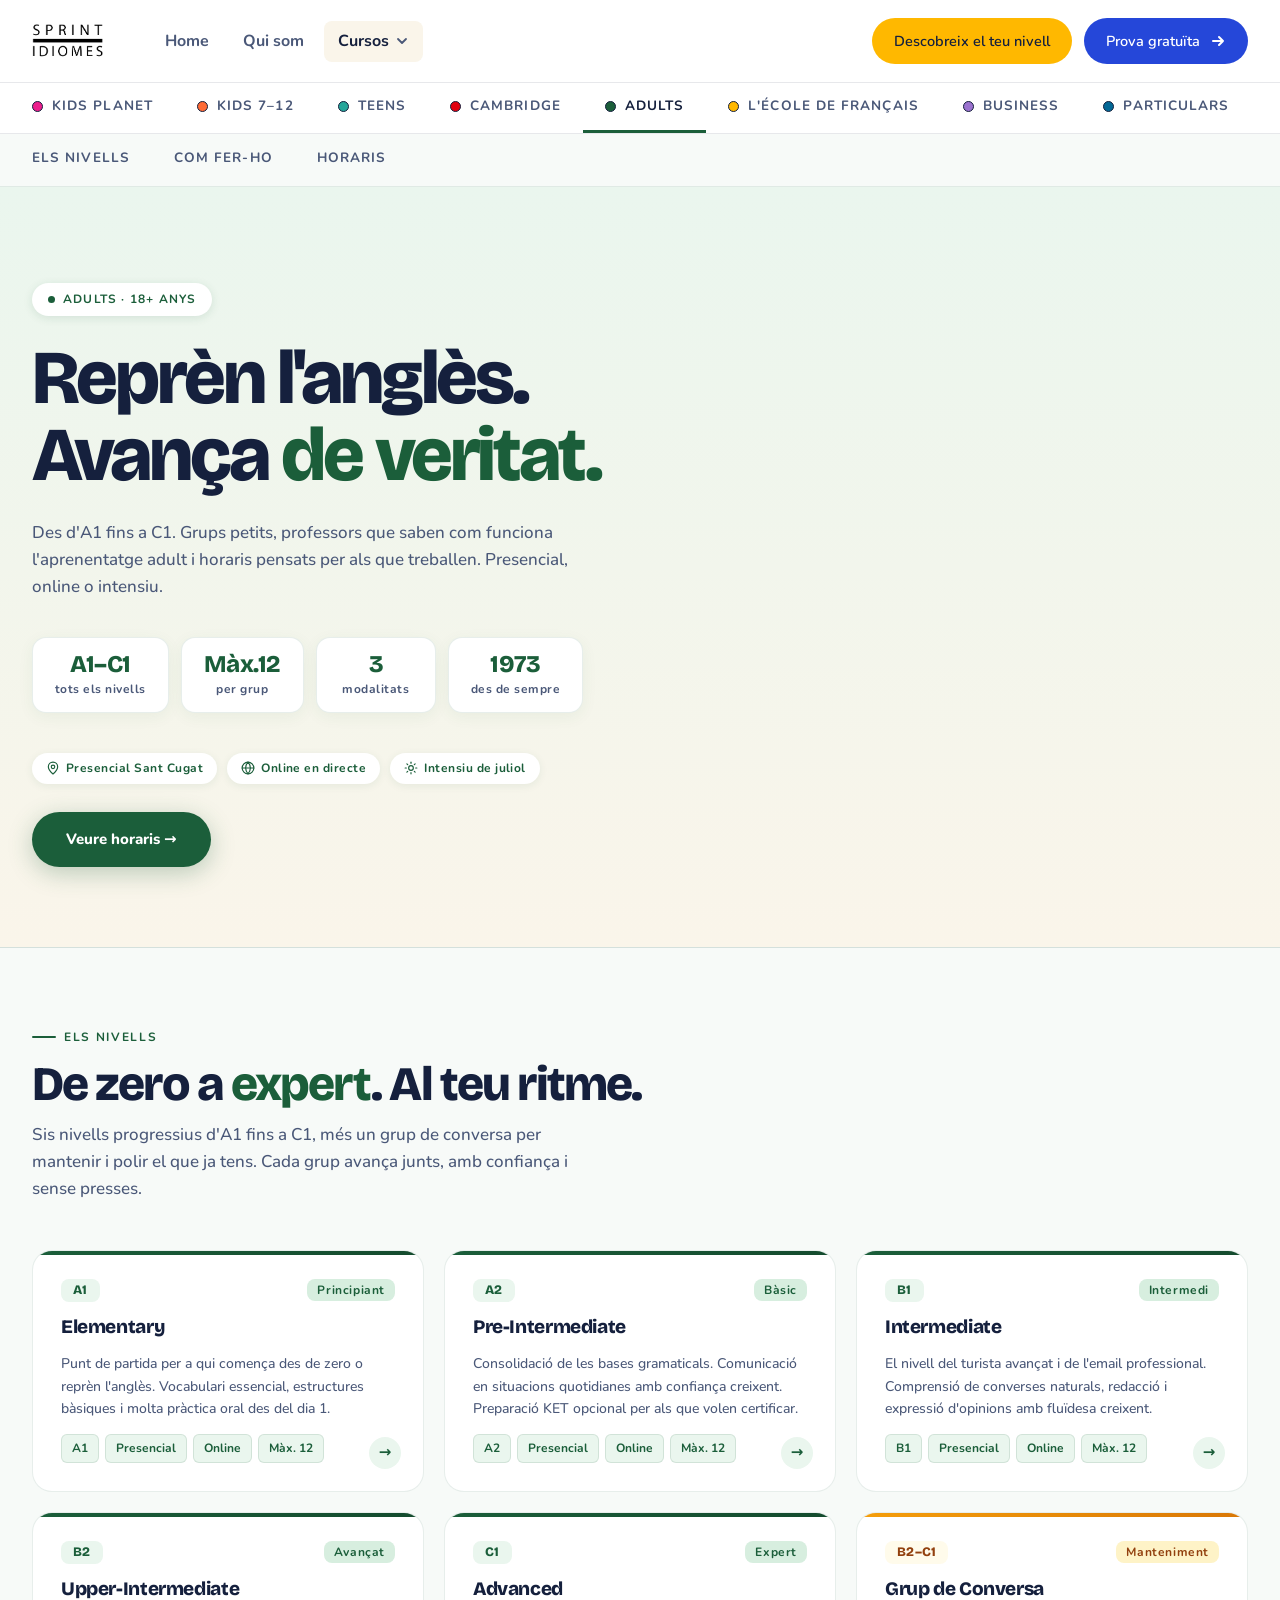
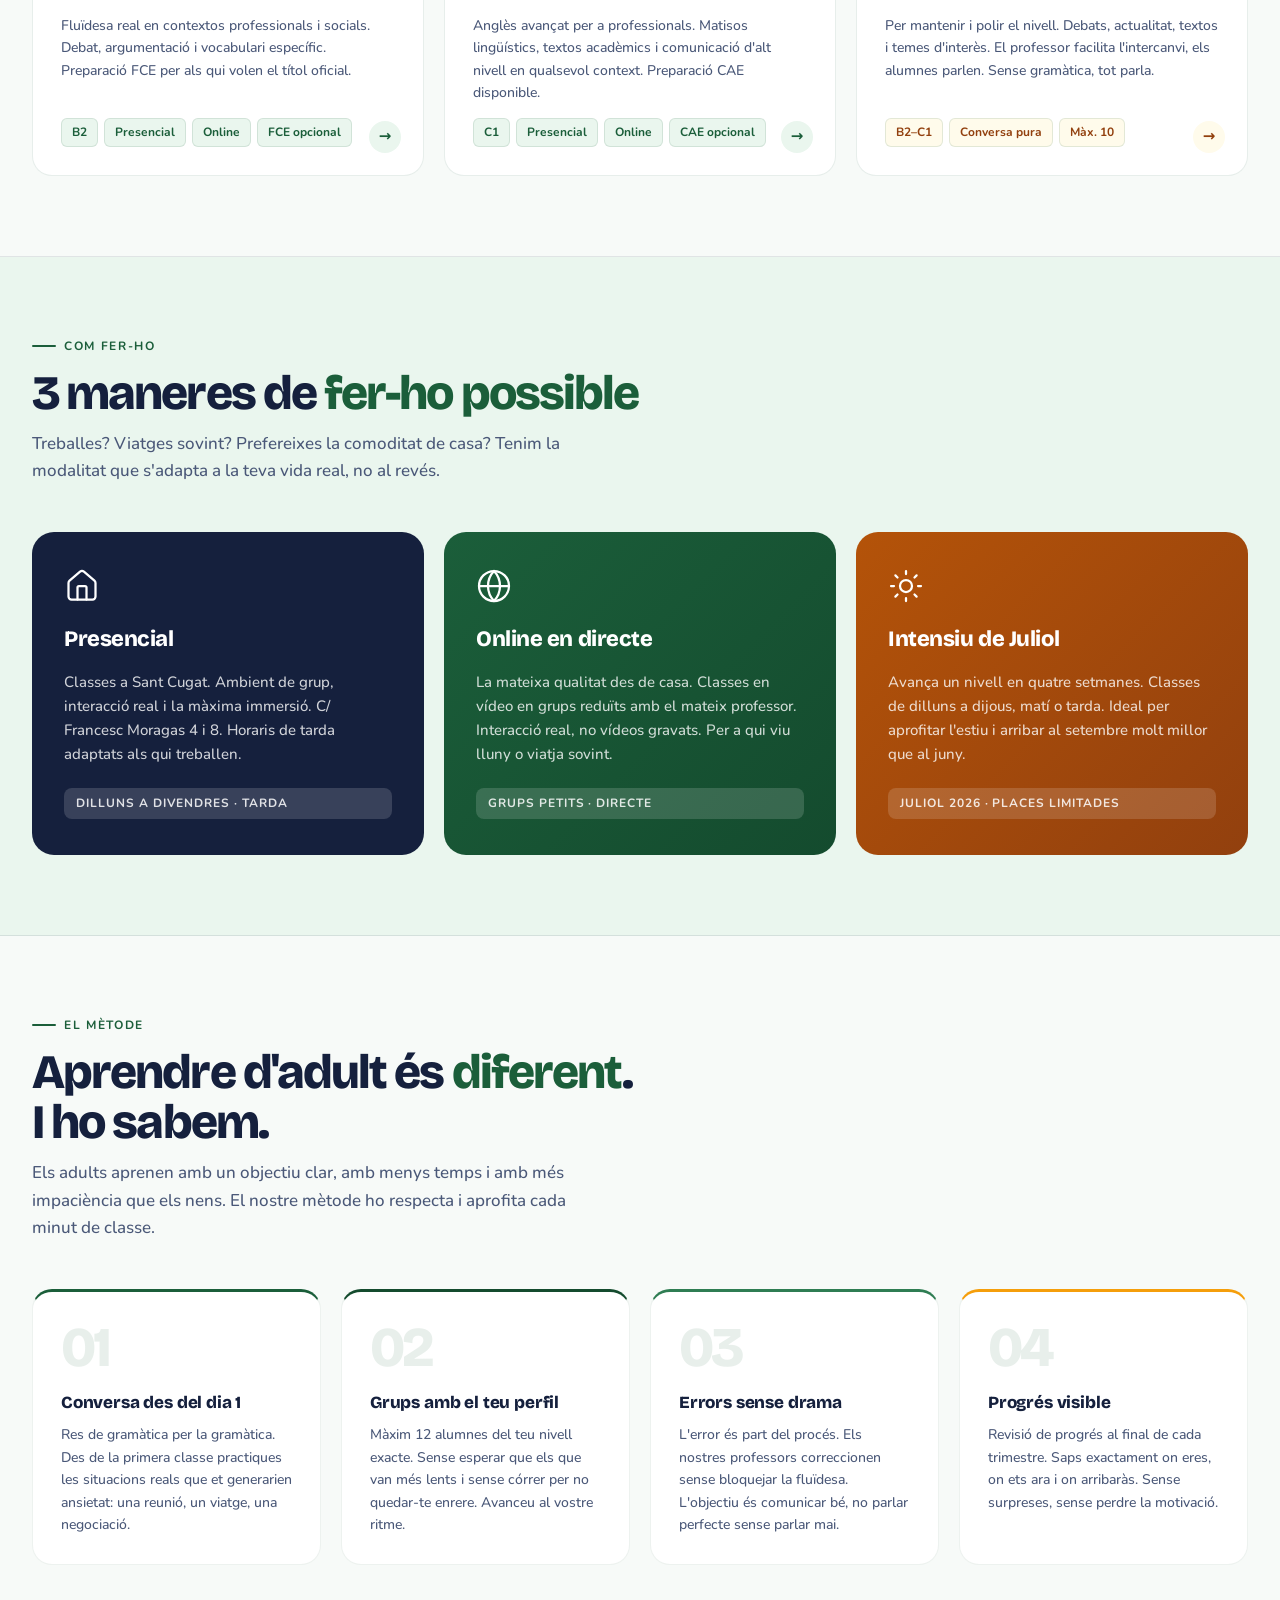
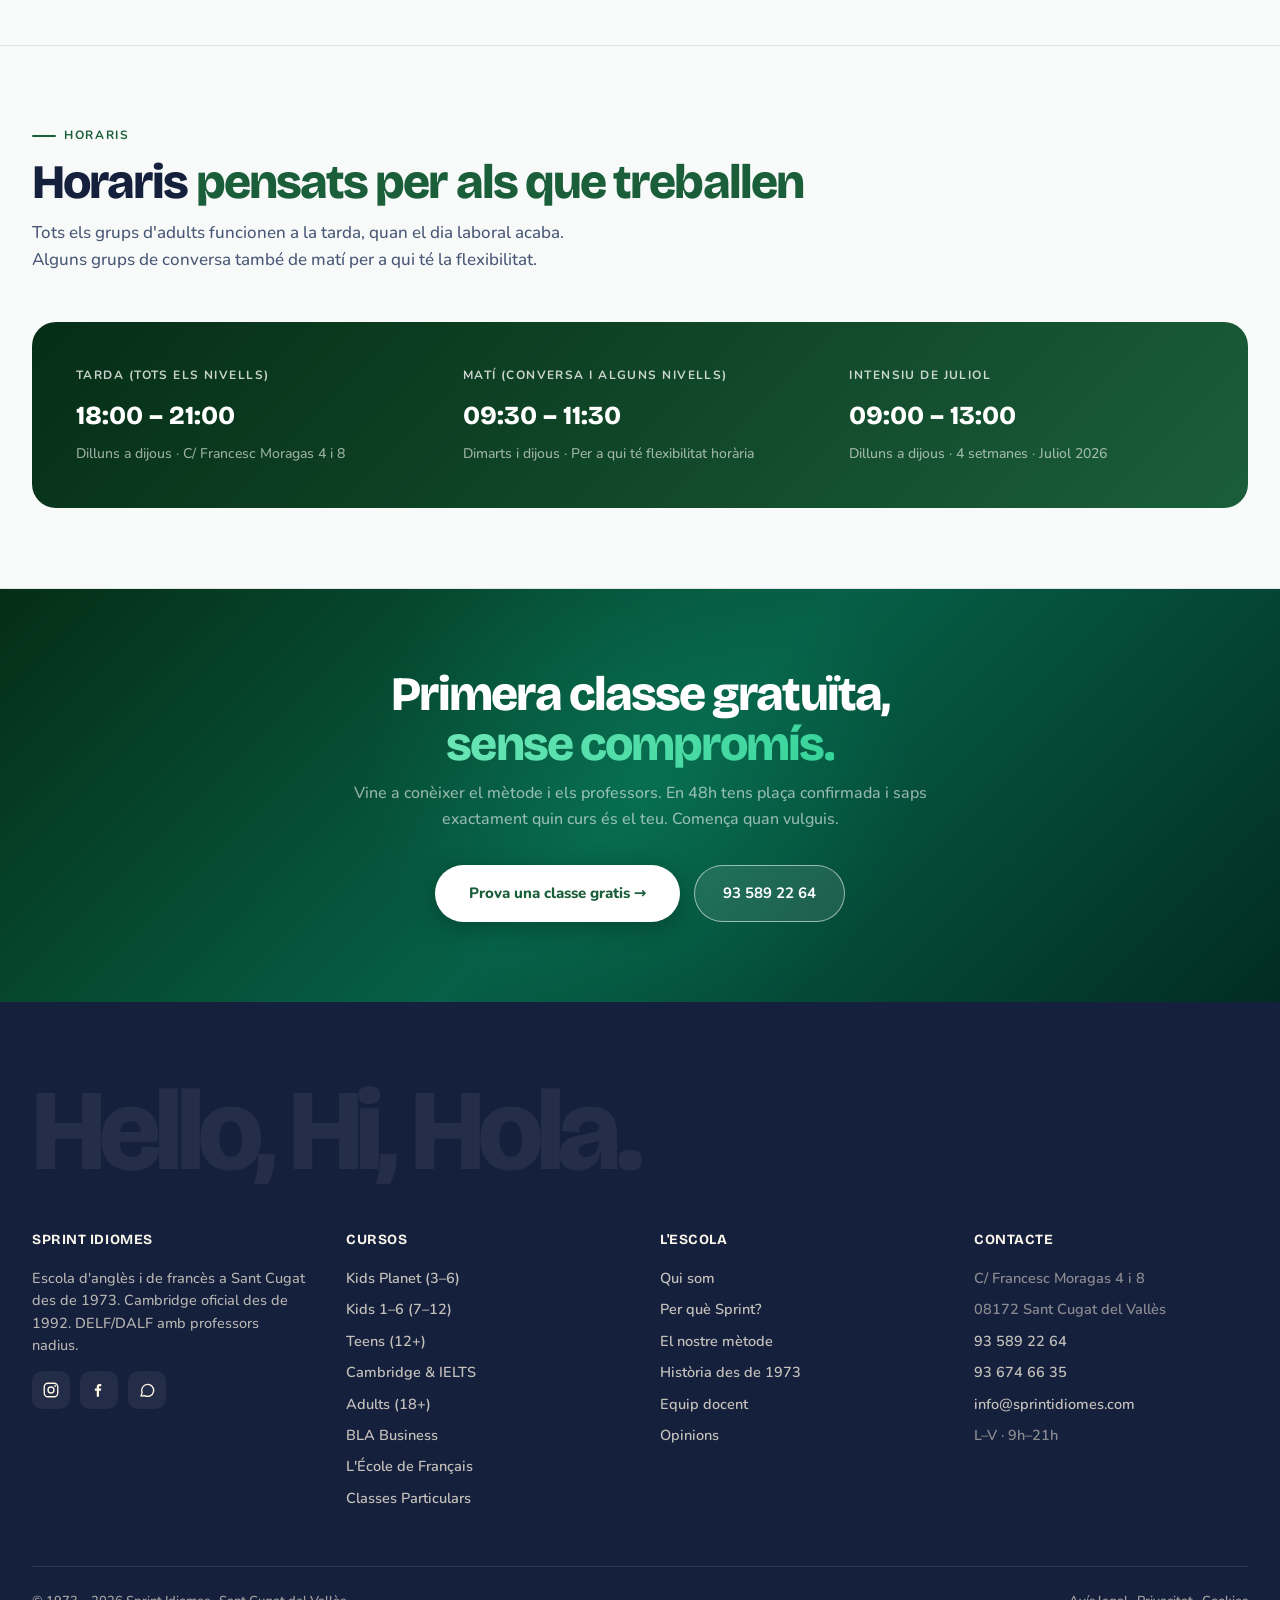
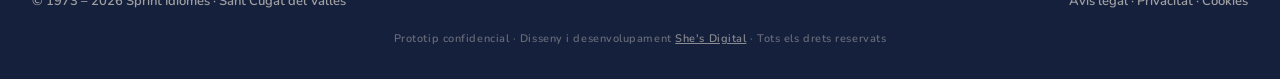
==== adults.html @ 8a07eb09 "Menu mobil: pantalla completa fosca amb tipografia gran i entrada esglaonada Substitueix el panell l" ====
<!doctype html>
<html lang="ca">
<head>
<meta charset="utf-8" />
<meta name="viewport" content="width=device-width,initial-scale=1" />
<title>Anglès per a Adults · Sprint Idiomes · Sant Cugat</title>
<meta name="description" content="Anglès per a adults des d'A1 fins a C1 a Sant Cugat. Presencial, online i intensiu d'estiu. Grups petits, horaris de tarda adaptats als que treballen." />
<link rel="preconnect" href="https://fonts.googleapis.com">
<link rel="preconnect" href="https://fonts.gstatic.com" crossorigin>
<link href="https://fonts.googleapis.com/css2?family=Bricolage+Grotesque:opsz,wdth,wght@12..96,75..100,300..800&family=Nunito:wght@400;500;600;700;800&display=swap" rel="stylesheet">
<link rel="stylesheet" href="shared.css?v=6">
<style>
:root{
  --cream:#FAF5EA;
  --ink:#15203D;
  --ink-soft:#4A5878;
  --blue:#2547D9;
  --yellow:#FFB800;
  --line:rgba(21,32,61,.1);
  --line-strong:rgba(21,32,61,.22);
  --font-display:"Bricolage Grotesque",ui-sans-serif,system-ui,sans-serif;
  --font-body:"Nunito",ui-sans-serif,system-ui,sans-serif;
  --adults:#1B5E3A;
  --adults-mid:#144B2E;
  --adults-light:#2F7D53;
  --adults-pale:#EAF6EE;
  --adults-soft:#D7EEDF;
}
*{box-sizing:border-box;margin:0;padding:0}
html{scroll-behavior:smooth}
body{
  font-family:var(--font-body);
  background:#F7FAF8;
  color:var(--ink);
  line-height:1.55;
  font-size:16px;
  overflow-x:hidden;
  font-weight:500;
}
img{max-width:100%;display:block}
a{color:inherit;text-decoration:none}
button{font:inherit;cursor:pointer;border:none;background:none;color:inherit}

/* ── HERO ── */
.hero{
  position:relative;overflow:hidden;
  background:linear-gradient(180deg,var(--adults-pale) 0%,var(--cream) 100%);
  border-bottom:1px solid var(--line);
  padding:96px 32px 80px;
}
.hero-eyebrow{
  display:inline-flex;align-items:center;gap:8px;
  background:#fff;
  box-shadow:0 2px 10px rgba(27,94,58,.12);
  border-radius:100px;padding:7px 16px;
  font-size:12px;font-weight:700;letter-spacing:.1em;text-transform:uppercase;
  color:var(--adults);margin-bottom:24px;
}
.hero-eyebrow-dot{width:7px;height:7px;border-radius:50%;background:var(--adults);flex-shrink:0;
  animation:pulse-dot 2s ease-in-out infinite;}
@keyframes pulse-dot{0%,100%{opacity:.7;transform:scale(1)}50%{opacity:1;transform:scale(1.3)}}
h1{
  font-family:var(--font-display);
  font-size:var(--fs-h1);
  font-weight:800;letter-spacing:-0.04em;line-height:1.02;
  color:var(--ink);max-width:800px;margin-bottom:24px;
}
h1 em{
  font-style:normal;
  color:var(--adults);
}
.hero-sub{
  font-size:17px;color:var(--ink-soft);
  line-height:1.6;max-width:580px;margin-bottom:36px;
}
.hero-stat{
  background:#fff;
  border:1px solid rgba(27,94,58,.1);
  box-shadow:0 4px 16px rgba(27,94,58,.06);
  border-radius:14px;padding:14px 22px;text-align:center;min-width:120px;
}
.hero-stat-num{
  font-family:var(--font-display);font-size:24px;font-weight:800;
  letter-spacing:-0.02em;color:var(--adults);line-height:1;
}
.hero-stat-label{
  font-size:var(--fs-label);font-weight:700;color:var(--ink-soft);
  margin-top:4px;letter-spacing:.04em;
}
.btn-adults{
  display:inline-flex;align-items:center;gap:10px;
  background:var(--adults);
  color:#fff;
  font-family:var(--font-body);font-size:15px;font-weight:800;
  border-radius:50px;padding:16px 34px;
  transition:transform .2s,box-shadow .2s;
  box-shadow:0 6px 24px rgba(27,94,58,.28);
  text-decoration:none;
}
.btn-adults:hover{transform:translateY(-2px);box-shadow:0 10px 32px rgba(27,94,58,.36)}
.cta-band .btn-adults{background:#fff;color:var(--adults);box-shadow:0 6px 24px rgba(0,0,0,.25)}
.cta-band .btn-adults:hover{box-shadow:0 10px 32px rgba(0,0,0,.32)}
.hero-modalities{display:flex;gap:10px;flex-wrap:wrap;margin-top:24px}
.hero-modalities+.btn-adults{margin-top:28px}
.hmod{
  display:inline-flex;align-items:center;gap:6px;
  font-size:12px;font-weight:700;padding:6px 14px;
  border-radius:100px;
  background:#fff;
  box-shadow:0 2px 8px rgba(27,94,58,.08);
  color:var(--adults);letter-spacing:.04em;
}
.hmod svg{flex-shrink:0}

/* ── SUBNAV ── */
.course-nav-link.active{color:var(--ink);border-bottom-color:var(--adults)}
.subnav{
  background:rgba(247,250,248,.96);
  backdrop-filter:blur(12px);
  border-bottom:1px solid rgba(27,94,58,.1);
  position:sticky;top:126px;z-index:90;
}
.subnav-link:hover{color:var(--adults)}
.subnav-link.active{color:var(--adults);border-bottom-color:var(--yellow)}

/* ── SECTIONS ── */
.section-label{color:var(--adults)}
.section-label::before{background:var(--adults)}
.section h2 em{font-style:normal;color:var(--adults)}

/* ── LEVEL CARDS ── */
.level-grid{display:grid;grid-template-columns:repeat(3,1fr);gap:20px}
.lc{
  background:#fff;
  border:1.5px solid rgba(27,94,58,.1);
  border-radius:20px;padding:28px;
  display:flex;flex-direction:column;gap:14px;
  position:relative;overflow:hidden;
}
.lc::before{
  content:'';position:absolute;
  top:0;left:0;right:0;height:4px;
  background:var(--lc-bar,linear-gradient(90deg,var(--adults),var(--adults-mid)));
  border-radius:20px 20px 0 0;
}
.lc-cefr{
  font-family:var(--font-display);font-size:13px;font-weight:800;
  letter-spacing:.02em;padding:5px 12px;border-radius:8px;line-height:1;
  background:var(--adults-pale);color:var(--adults);
}
.lc-badge{
  font-size:var(--fs-label);font-weight:700;letter-spacing:.05em;
  padding:5px 10px;border-radius:8px;line-height:1;
  background:var(--adults-soft);color:var(--adults);
}
.lc-name{
  font-family:var(--font-display);font-size:19px;font-weight:800;
  letter-spacing:-0.02em;color:var(--ink);line-height:1.2;
}
.lc-desc{font-size:14px;color:var(--ink-soft);line-height:1.6;flex:1}
.lc-pills{display:flex;flex-wrap:wrap;gap:6px;margin-top:auto}
.lc-pills span{
  font-size:var(--fs-label);font-weight:700;
  padding:4px 10px;border-radius:6px;
  background:var(--adults-pale);color:var(--adults);
  border:1px solid rgba(27,94,58,.12);
}
.lc-arrow{
  position:absolute;bottom:22px;right:22px;
  width:32px;height:32px;border-radius:50%;
  background:var(--adults-pale);color:var(--adults);
  display:flex;align-items:center;justify-content:center;
  font-size:15px;font-weight:700;
}

/* ── MODALITATS CARDS ── */
.modal-grid{display:grid;grid-template-columns:repeat(3,1fr);gap:20px}
.modal-card{
  border-radius:22px;padding:36px 32px;
  display:flex;flex-direction:column;gap:14px;
  position:relative;overflow:hidden;
}
.modal-card:nth-child(1){background:var(--ink);color:#fff}
.modal-card:nth-child(2){background:linear-gradient(135deg,#1B5E3A,#144B2E);color:#fff}
.modal-card:nth-child(3){background:linear-gradient(135deg,#B45309,#92400E);color:#fff}
.modal-icon{display:inline-flex;margin-bottom:4px;line-height:1}
.modal-title{
  font-family:var(--font-display);font-size:22px;font-weight:800;
  letter-spacing:-0.02em;color:inherit;
}
.modal-desc{font-size:15px;line-height:1.6;opacity:.8}
.modal-tag{
  display:inline-block;margin-top:8px;
  font-size:var(--fs-label);font-weight:700;letter-spacing:.08em;text-transform:uppercase;
  padding:6px 12px;border-radius:8px;background:rgba(255,255,255,.15);
  color:rgba(255,255,255,.85);
}

/* ── METHODOLOGY ── */
.metodo-grid{display:grid;grid-template-columns:repeat(4,1fr);gap:20px}
.metodo-card{
  background:#fff;
  border:1.5px solid rgba(27,94,58,.08);
  border-radius:20px;padding:28px;
  border-top:3px solid var(--mc-top,var(--adults));
  transition:transform .2s,box-shadow .2s;
}
.metodo-card:nth-child(1){--mc-top:#1B5E3A}
.metodo-card:nth-child(2){--mc-top:#144B2E}
.metodo-card:nth-child(3){--mc-top:#2F7D53}
.metodo-card:nth-child(4){--mc-top:#F59E0B}
.metodo-card:hover{transform:translateY(-3px);box-shadow:0 12px 36px rgba(27,94,58,.1)}
.mc-num{
  font-family:var(--font-display);font-size:56px;font-weight:900;
  letter-spacing:-0.06em;color:rgba(27,94,58,.1);line-height:1;margin-bottom:14px;
}
.mc-title{
  font-family:var(--font-display);font-size:17px;font-weight:800;
  letter-spacing:-0.01em;color:var(--ink);margin-bottom:8px;
}
.mc-desc{font-size:14px;color:var(--ink-soft);line-height:1.6}

/* ── HORARIS ── */
.horaris-wrap{
  background:linear-gradient(135deg,#052E16 0%,#1B5E3A 100%);
  border-radius:24px;padding:44px;color:#fff;
  display:grid;grid-template-columns:1fr 1fr 1fr;gap:32px;
}
.hor-block-label{
  font-size:var(--fs-label);font-weight:700;letter-spacing:.12em;text-transform:uppercase;
  color:rgba(255,255,255,.78);margin-bottom:12px;
}
.hor-block-time{
  font-family:var(--font-display);font-size:26px;font-weight:800;
  color:#fff;margin-bottom:6px;
}
.hor-block-sub{font-size:14px;color:rgba(255,255,255,.6);line-height:1.5}

/* ── CTA BAND ── */
.cta-band{
  background:linear-gradient(135deg,#052E16 0%,#065F46 50%,#022C22 100%);
  padding:80px 40px;text-align:center;
  position:relative;overflow:hidden;
}
.cta-band::before{
  content:'';position:absolute;
  width:600px;height:600px;
  background:radial-gradient(circle,rgba(16,185,129,.18) 0%,transparent 65%);
  top:-120px;left:50%;transform:translateX(-50%);pointer-events:none;
}
.cta-band h2 em{
  font-style:normal;
  background:linear-gradient(135deg,#6EE7B7 0%,#34D399 100%);
  -webkit-background-clip:text;-webkit-text-fill-color:transparent;background-clip:text;
}
.cta-band p{font-size:16px;color:rgba(255,255,255,.58);line-height:1.6;margin-bottom:32px}
.btn-ghost-white:hover{border-color:rgba(255,255,255,.85);color:#fff;background:rgba(255,255,255,.18)}


/* ── RESPONSIVE ── */
@media(max-width:1080px){
  .level-grid{grid-template-columns:repeat(2,1fr)}
  .metodo-grid{grid-template-columns:repeat(2,1fr)}
  .modal-grid{grid-template-columns:1fr}
}
@media(max-width:960px){
  .section{padding:56px 22px}
  .hero{padding:72px 22px 60px}
  .horaris-wrap{grid-template-columns:1fr;gap:24px;padding:32px}
  .subnav-inner{padding:0 22px}
}
@media(max-width:640px){
  .level-grid{grid-template-columns:1fr}
  .cta-band{padding:56px 22px}
  .metodo-grid{grid-template-columns:1fr}
}
</style>

  <!-- SEO: Open Graph -->
  <meta property="og:type" content="website">
  <meta property="og:locale" content="ca_ES">
  <meta property="og:site_name" content="Sprint Idiomes">
  <meta property="og:url" content="https://www.sprintidiomes.com/adults/">
  <meta property="og:title" content="Anglès per a Adults · Sprint Idiomes · Sant Cugat">
  <meta property="og:description" content="Anglès per a adults de nivell A1 a C1 a Sant Cugat. Presencial, online i intensius. Grups reduïts, professors nadius i horaris flexibles adaptats a la vida adulta.">
  <meta property="og:image" content="https://www.sprintidiomes.com/assets/images/og-sprint-idiomes.jpg">
  <meta property="og:image:width" content="1200">
  <meta property="og:image:height" content="630">
  <!-- SEO: Twitter Card -->
  <meta name="twitter:card" content="summary_large_image">
  <meta name="twitter:title" content="Anglès per a Adults · Sprint Idiomes · Sant Cugat">
  <meta name="twitter:description" content="Anglès adults A1-C1 a Sant Cugat. Presencial, online, intensius. Grups reduïts, horaris flexibles.">
  <meta name="twitter:image" content="https://www.sprintidiomes.com/assets/images/og-sprint-idiomes.jpg">
  <!-- SEO: Canonical -->
  <link rel="canonical" href="https://www.sprintidiomes.com/adults/">
  <!-- SEO: Robots -->
  <meta name="robots" content="index, follow">
  <!-- SEO: Schema.org JSON-LD -->
  <script type="application/ld+json">
{
  "@context": "https://schema.org",
  "@graph": [
    {
      "@type": "Course",
      "name": "Anglès per a Adults — A1 fins a C1",
      "description": "Anglès per a adults de nivell A1 a C1 a Sant Cugat del Vallès. Modalitats presencial, online i intensiu. Grups reduïts, professors nadius i horaris adaptats.",
      "url": "https://www.sprintidiomes.com/adults/",
      "provider": {
        "@id": "https://www.sprintidiomes.com/#school"
      },
      "educationalLevel": "A1 to C1",
      "audience": {
        "@type": "EducationalAudience",
        "audienceType": "Adults (18+)"
      },
      "hasCourseInstance": [
        {
          "@type": "CourseInstance",
          "courseMode": "onsite"
        },
        {
          "@type": "CourseInstance",
          "courseMode": "online"
        }
      ]
    },
    {
      "@type": "BreadcrumbList",
      "itemListElement": [
        {
          "@type": "ListItem",
          "position": 1,
          "name": "Inici",
          "item": "https://www.sprintidiomes.com/"
        },
        {
          "@type": "ListItem",
          "position": 2,
          "name": "Cursos",
          "item": "https://www.sprintidiomes.com/cursos/"
        },
        {
          "@type": "ListItem",
          "position": 3,
          "name": "Adults 18+"
        }
      ]
    }
  ]
}
  </script>
</head>
<body>

<script src="nav.js?v=11"></script>

<!-- =================== HERO =================== -->
<section class="hero">
  <div class="hero-inner">
    <div class="hero-eyebrow">
      <span class="hero-eyebrow-dot"></span>Adults · 18+ anys
    </div>
    <h1>Reprèn l'anglès.<br>Avança <em>de veritat.</em></h1>
    <p class="hero-sub">Des d'A1 fins a C1. Grups petits, professors que saben com funciona l'aprenentatge adult i horaris pensats per als que treballen. Presencial, online o intensiu.</p>
    <div class="hero-stats">
      <div class="hero-stat">
        <div class="hero-stat-num">A1–C1</div>
        <div class="hero-stat-label">tots els nivells</div>
      </div>
      <div class="hero-stat">
        <div class="hero-stat-num">Màx.12</div>
        <div class="hero-stat-label">per grup</div>
      </div>
      <div class="hero-stat">
        <div class="hero-stat-num">3</div>
        <div class="hero-stat-label">modalitats</div>
      </div>
      <div class="hero-stat">
        <div class="hero-stat-num">1973</div>
        <div class="hero-stat-label">des de sempre</div>
      </div>
    </div>
    <div class="hero-modalities">
      <span class="hmod"><svg width="14" height="14" viewBox="0 0 24 24" fill="none" stroke="currentColor" stroke-width="2" stroke-linecap="round" stroke-linejoin="round"><path d="M20 10c0 4.993-5.539 10.193-7.399 11.799a1 1 0 0 1-1.202 0C9.539 20.193 4 14.993 4 10a8 8 0 0 1 16 0"/><circle cx="12" cy="10" r="3"/></svg> Presencial Sant Cugat</span>
      <span class="hmod"><svg width="14" height="14" viewBox="0 0 24 24" fill="none" stroke="currentColor" stroke-width="2" stroke-linecap="round" stroke-linejoin="round"><circle cx="12" cy="12" r="10"/><path d="M12 2a14.5 14.5 0 0 0 0 20 14.5 14.5 0 0 0 0-20"/><path d="M2 12h20"/></svg> Online en directe</span>
      <span class="hmod"><svg width="14" height="14" viewBox="0 0 24 24" fill="none" stroke="currentColor" stroke-width="2" stroke-linecap="round" stroke-linejoin="round"><circle cx="12" cy="12" r="4"/><path d="M12 2v2"/><path d="M12 20v2"/><path d="m4.93 4.93 1.41 1.41"/><path d="m17.66 17.66 1.41 1.41"/><path d="M2 12h2"/><path d="M20 12h2"/><path d="m6.34 17.66-1.41 1.41"/><path d="m19.07 4.93-1.41 1.41"/></svg> Intensiu de juliol</span>
    </div>
    <a href="#horaris" class="btn-adults">Veure horaris &#8594;</a>
  </div>
</section>

<main>

<!-- =================== NIVELLS =================== -->
<section class="section" id="nivells">
  <div class="section-inner">
    <div class="section-label">Els nivells</div>
    <h2>De zero a <em>expert</em>. Al teu ritme.</h2>
    <p class="section-lead">Sis nivells progressius d'A1 fins a C1, més un grup de conversa per mantenir i polir el que ja tens. Cada grup avança junts, amb confiança i sense presses.</p>
    <div class="level-grid">

      <div class="lc">
        <div class="lc-top">
          <span class="lc-cefr">A1</span>
          <span class="lc-badge">Principiant</span>
        </div>
        <div class="lc-name">Elementary</div>
        <p class="lc-desc">Punt de partida per a qui comença des de zero o reprèn l'anglès. Vocabulari essencial, estructures bàsiques i molta pràctica oral des del dia 1.</p>
        <div class="lc-pills"><span>A1</span><span>Presencial</span><span>Online</span><span>Màx. 12</span></div>
        <div class="lc-arrow">&#8594;</div>
      </div>

      <div class="lc">
        <div class="lc-top">
          <span class="lc-cefr">A2</span>
          <span class="lc-badge">Bàsic</span>
        </div>
        <div class="lc-name">Pre-Intermediate</div>
        <p class="lc-desc">Consolidació de les bases gramaticals. Comunicació en situacions quotidianes amb confiança creixent. Preparació KET opcional per als que volen certificar.</p>
        <div class="lc-pills"><span>A2</span><span>Presencial</span><span>Online</span><span>Màx. 12</span></div>
        <div class="lc-arrow">&#8594;</div>
      </div>

      <div class="lc">
        <div class="lc-top">
          <span class="lc-cefr">B1</span>
          <span class="lc-badge">Intermedi</span>
        </div>
        <div class="lc-name">Intermediate</div>
        <p class="lc-desc">El nivell del turista avançat i de l'email professional. Comprensió de converses naturals, redacció i expressió d'opinions amb fluïdesa creixent.</p>
        <div class="lc-pills"><span>B1</span><span>Presencial</span><span>Online</span><span>Màx. 12</span></div>
        <div class="lc-arrow">&#8594;</div>
      </div>

      <div class="lc">
        <div class="lc-top">
          <span class="lc-cefr">B2</span>
          <span class="lc-badge">Avançat</span>
        </div>
        <div class="lc-name">Upper-Intermediate</div>
        <p class="lc-desc">Fluïdesa real en contextos professionals i socials. Debat, argumentació i vocabulari específic. Preparació FCE per als qui volen el títol oficial.</p>
        <div class="lc-pills"><span>B2</span><span>Presencial</span><span>Online</span><span>FCE opcional</span></div>
        <div class="lc-arrow">&#8594;</div>
      </div>

      <div class="lc">
        <div class="lc-top">
          <span class="lc-cefr">C1</span>
          <span class="lc-badge">Expert</span>
        </div>
        <div class="lc-name">Advanced</div>
        <p class="lc-desc">Anglès avançat per a professionals. Matisos lingüístics, textos acadèmics i comunicació d'alt nivell en qualsevol context. Preparació CAE disponible.</p>
        <div class="lc-pills"><span>C1</span><span>Presencial</span><span>Online</span><span>CAE opcional</span></div>
        <div class="lc-arrow">&#8594;</div>
      </div>

      <div class="lc" style="--lc-bar:linear-gradient(90deg,#F59E0B,#D97706)">
        <div class="lc-top">
          <span class="lc-cefr" style="background:#FFFBEB;color:#92400E">B2–C1</span>
          <span class="lc-badge" style="background:#FEF3C7;color:#92400E">Manteniment</span>
        </div>
        <div class="lc-name">Grup de Conversa</div>
        <p class="lc-desc">Per mantenir i polir el nivell. Debats, actualitat, textos i temes d'interès. El professor facilita l'intercanvi, els alumnes parlen. Sense gramàtica, tot parla.</p>
        <div class="lc-pills" style="--adults:#92400E;--adults-pale:#FFFBEB"><span>B2–C1</span><span>Conversa pura</span><span>Màx. 10</span></div>
        <div class="lc-arrow" style="background:#FFFBEB;color:#92400E">&#8594;</div>
      </div>

    </div>
  </div>
</section>

<!-- =================== MODALITATS =================== -->
<section class="section" id="modalitats" style="background:#EAF6EE">
  <div class="section-inner">
    <div class="section-label">Com fer-ho</div>
    <h2>3 maneres de <em>fer-ho possible</em></h2>
    <p class="section-lead">Treballes? Viatges sovint? Prefereixes la comoditat de casa? Tenim la modalitat que s'adapta a la teva vida real, no al revés.</p>
    <div class="modal-grid">
      <div class="modal-card">
        <div class="modal-icon"><svg width="36" height="36" viewBox="0 0 24 24" fill="none" stroke="currentColor" stroke-width="1.5" stroke-linecap="round" stroke-linejoin="round"><path d="M15 21v-8a1 1 0 0 0-1-1h-4a1 1 0 0 0-1 1v8"/><path d="M3 10a2 2 0 0 1 .709-1.528l7-6a2 2 0 0 1 2.582 0l7 6A2 2 0 0 1 21 10v9a2 2 0 0 1-2 2H5a2 2 0 0 1-2-2z"/></svg></div>
        <div class="modal-title">Presencial</div>
        <p class="modal-desc">Classes a Sant Cugat. Ambient de grup, interacció real i la màxima immersió. C/ Francesc Moragas 4 i 8. Horaris de tarda adaptats als qui treballen.</p>
        <span class="modal-tag">Dilluns a divendres · Tarda</span>
      </div>
      <div class="modal-card">
        <div class="modal-icon"><svg width="36" height="36" viewBox="0 0 24 24" fill="none" stroke="currentColor" stroke-width="1.5" stroke-linecap="round" stroke-linejoin="round"><circle cx="12" cy="12" r="10"/><path d="M12 2a14.5 14.5 0 0 0 0 20 14.5 14.5 0 0 0 0-20"/><path d="M2 12h20"/></svg></div>
        <div class="modal-title">Online en directe</div>
        <p class="modal-desc">La mateixa qualitat des de casa. Classes en vídeo en grups reduïts amb el mateix professor. Interacció real, no vídeos gravats. Per a qui viu lluny o viatja sovint.</p>
        <span class="modal-tag">Grups petits · Directe</span>
      </div>
      <div class="modal-card">
        <div class="modal-icon"><svg width="36" height="36" viewBox="0 0 24 24" fill="none" stroke="currentColor" stroke-width="1.5" stroke-linecap="round" stroke-linejoin="round"><circle cx="12" cy="12" r="4"/><path d="M12 2v2"/><path d="M12 20v2"/><path d="m4.93 4.93 1.41 1.41"/><path d="m17.66 17.66 1.41 1.41"/><path d="M2 12h2"/><path d="M20 12h2"/><path d="m6.34 17.66-1.41 1.41"/><path d="m19.07 4.93-1.41 1.41"/></svg></div>
        <div class="modal-title">Intensiu de Juliol</div>
        <p class="modal-desc">Avança un nivell en quatre setmanes. Classes de dilluns a dijous, matí o tarda. Ideal per aprofitar l'estiu i arribar al setembre molt millor que al juny.</p>
        <span class="modal-tag">Juliol 2026 · Places limitades</span>
      </div>
    </div>
  </div>
</section>

<!-- =================== METODE =================== -->
<section class="section" id="metode">
  <div class="section-inner">
    <div class="section-label">El mètode</div>
    <h2>Aprendre d'adult és <em>diferent</em>.<br>I ho sabem.</h2>
    <p class="section-lead">Els adults aprenen amb un objectiu clar, amb menys temps i amb més impaciència que els nens. El nostre mètode ho respecta i aprofita cada minut de classe.</p>
    <div class="metodo-grid">
      <div class="metodo-card">
        <div class="mc-num">01</div>
        <div class="mc-title">Conversa des del dia 1</div>
        <p class="mc-desc">Res de gramàtica per la gramàtica. Des de la primera classe practiques les situacions reals que et generarien ansietat: una reunió, un viatge, una negociació.</p>
      </div>
      <div class="metodo-card">
        <div class="mc-num">02</div>
        <div class="mc-title">Grups amb el teu perfil</div>
        <p class="mc-desc">Màxim 12 alumnes del teu nivell exacte. Sense esperar que els que van més lents i sense córrer per no quedar-te enrere. Avanceu al vostre ritme.</p>
      </div>
      <div class="metodo-card">
        <div class="mc-num">03</div>
        <div class="mc-title">Errors sense drama</div>
        <p class="mc-desc">L'error és part del procés. Els nostres professors correccionen sense bloquejar la fluïdesa. L'objectiu és comunicar bé, no parlar perfecte sense parlar mai.</p>
      </div>
      <div class="metodo-card">
        <div class="mc-num">04</div>
        <div class="mc-title">Progrés visible</div>
        <p class="mc-desc">Revisió de progrés al final de cada trimestre. Saps exactament on eres, on ets ara i on arribaràs. Sense surpreses, sense perdre la motivació.</p>
      </div>
    </div>
  </div>
</section>

<!-- =================== HORARIS =================== -->
<section class="section" id="horaris">
  <div class="section-inner">
    <div class="section-label">Horaris</div>
    <h2>Horaris <em>pensats per als que treballen</em></h2>
    <p class="section-lead">Tots els grups d'adults funcionen a la tarda, quan el dia laboral acaba. Alguns grups de conversa també de matí per a qui té la flexibilitat.</p>
    <div class="horaris-wrap">
      <div>
        <div class="hor-block-label">Tarda (tots els nivells)</div>
        <div class="hor-block-time">18:00 – 21:00</div>
        <div class="hor-block-sub">Dilluns a dijous · C/ Francesc Moragas 4 i 8</div>
      </div>
      <div>
        <div class="hor-block-label">Matí (conversa i alguns nivells)</div>
        <div class="hor-block-time">09:30 – 11:30</div>
        <div class="hor-block-sub">Dimarts i dijous · Per a qui té flexibilitat horària</div>
      </div>
      <div>
        <div class="hor-block-label">Intensiu de juliol</div>
        <div class="hor-block-time">09:00 – 13:00</div>
        <div class="hor-block-sub">Dilluns a dijous · 4 setmanes · Juliol 2026</div>
      </div>
    </div>
  </div>
</section>

</main>

<!-- =================== CTA BAND =================== -->
<div class="cta-band">
  <div class="cta-band-inner">
    <h2>Primera classe gratuïta,<br><em>sense compromís.</em></h2>
    <p>Vine a conèixer el mètode i els professors. En 48h tens plaça confirmada i saps exactament quin curs és el teu. Comença quan vulguis.</p>
    <div class="cta-btns">
      <a href="index.html#contacte" class="btn-adults">Prova una classe gratis &#8594;</a>
      <a href="tel:+34935892264" class="btn-ghost-white">93 589 22 64</a>
    </div>
  </div>
</div>


<script>
const links = document.querySelectorAll('.subnav-link');
const sections = document.querySelectorAll('.section[id]');
const obs = new IntersectionObserver(entries=>{
  entries.forEach(e=>{
    if(e.isIntersecting){
      const id=e.target.id;
      links.forEach(l=>l.classList.toggle('active',l.getAttribute('href')==='#'+id));
    }
  });
},{rootMargin:'-25% 0px -65% 0px'});
sections.forEach(s=>obs.observe(s));
</script>

</body>
</html>
---- shared.css ----
/* ==========================================================================
   SPRINT IDIOMES — shared.css
   Reglas comunes a les pagines interiors (cursos, qui-som, cursos.html).
   index.html NO l'usa (te la seva propia estructura de campanya).
   Es carrega al <head> ABANS de l'<style> propi de cada pagina:
   <link rel="stylesheet" href="shared.css">
   ========================================================================== */

/* ---------- DESIGN TOKENS ---------- */
:root{
  --cream:#FAF5EA;
  --ink:#15203D;
  --ink-soft:#4A5878;
  --blue:#2547D9;
  --yellow:#FFB800;
  --line:rgba(21,32,61,.1);
  --line-strong:rgba(21,32,61,.2);
  --font-display:"Bricolage Grotesque",ui-sans-serif,system-ui,sans-serif;
  --font-body:"Nunito",ui-sans-serif,system-ui,sans-serif;

  /* Tokens tipografics — escala real usada al lloc (no una escala generica).
     --fs-h1 nomes l'usen les pagines interiors (index.html te la seva propia,
     mes gran, per ser pagina de campanya). */
  --fs-label:12px;
  --fs-nav:12px;
  --fs-h2:clamp(28px,4vw,48px);
  --fs-h1:clamp(44px,6.4vw,76px);
}

/* ---------- RESET BASE ---------- */
*{box-sizing:border-box;margin:0;padding:0}
html{scroll-behavior:smooth}
img{max-width:100%;display:block}
a{color:inherit;text-decoration:none}
button{font:inherit;cursor:pointer;border:none;background:none;color:inherit}

/* ---------- FOCUS (teclat) ---------- */
:focus-visible{outline:2px solid var(--yellow);outline-offset:3px;border-radius:inherit}

/* ---------- ESCALA TIPOGRAFICA UNIFICADA ---------- */
/* Titol de seccio (h2 dins .section) i titol del banner CTA final:
   mateixa mida a totes les pagines interiors.
   qui-som.html NO s'inclou aqui (usa --fd en lloc de --font-display i
   necessita position:relative;z-index:1) — s'ajusta a part, sense tocar. */
.section h2,
.cta-band h2,
.curs-head h2{
  font-family:var(--font-display);
  font-size:var(--fs-h2);
  font-weight:800;letter-spacing:-0.04em;line-height:1.05;
  color:var(--ink);margin-bottom:12px;
}
.cta-band h2{color:#fff}

/* Etiqueta petita en majuscules sobre cada titol de seccio.
   Abans estava a 11px en diverses pagines — minim llegible: 12px.
   El color (var(--camb), var(--kp)...) es queda declarat a cada pagina,
   perque no totes usen el seu color de marca principal aqui. */
.section-label{
  font-size:var(--fs-label);font-weight:700;letter-spacing:.14em;text-transform:uppercase;
  margin-bottom:12px;
  display:flex;align-items:center;gap:8px;
}
.section-label::before{content:'';width:24px;height:2px;border-radius:2px}
.section-label-dot{width:8px;height:8px;border-radius:50%}

/* ---------- LAYOUT DE SECCIO ---------- */
.section{
  padding:80px 32px;
  border-bottom:1px solid var(--line);
  scroll-margin-top:130px;
}
.section-inner{max-width:1480px;margin:0 auto}
.section-lead{font-size:17px;color:var(--ink-soft);line-height:1.6;max-width:580px;margin-bottom:48px}

/* ---------- SUBNAV (navegacio interna de la pagina, per ancores) ---------- */
.subnav-inner{
  max-width:1480px;margin:0 auto;
  padding:0 32px;
  display:flex;overflow-x:auto;scrollbar-width:none;
}
.subnav-inner::-webkit-scrollbar{display:none}
.subnav-link{
  display:inline-flex;align-items:center;gap:7px;
  padding:14px 22px;font-size:13.5px;font-weight:700;
  letter-spacing:.08em;text-transform:uppercase;
  color:var(--ink-soft);border-bottom:3px solid transparent;
  white-space:nowrap;flex-shrink:0;
  transition:color .2s,border-color .2s;text-decoration:none;
}
.subnav-link:hover{color:var(--ink)}
.subnav-link:first-child{margin-left:-22px}

/* ---------- COURSE-NAV (navegacio entre els 7 cursos) ---------- */
.course-nav{
  background:#fff;
  border-bottom:1px solid var(--line);
  position:sticky;top:78px;z-index:91;
}
.course-nav-inner{
  max-width:1480px;margin:0 auto;padding:0 32px;
  display:flex;overflow-x:auto;scrollbar-width:none;
}
.course-nav-inner::-webkit-scrollbar{display:none}
.course-nav-link{
  display:inline-flex;align-items:center;gap:9px;
  padding:13px 22px;font-size:13.5px;font-weight:700;
  letter-spacing:.08em;text-transform:uppercase;
  color:var(--ink-soft);border-bottom:3px solid transparent;
  white-space:nowrap;flex-shrink:0;
  transition:color .2s,border-color .2s;text-decoration:none;
}
.course-nav-link:hover{color:var(--ink)}
.course-nav-link:first-child{margin-left:-22px}
.course-nav-dot{
  width:11px;height:11px;border-radius:50%;flex-shrink:0;
  border:1.5px solid var(--ink);
}
@media(max-width:960px){.course-nav-inner{padding:0 22px}.subnav-inner{padding:0 22px}}

/* ---------- HERO / CTA-BAND (peces comunes) ---------- */
.hero-inner{max-width:1480px;margin:0 auto;position:relative;z-index:1}
.hero-stats{display:flex;gap:12px;flex-wrap:wrap;margin-bottom:40px}
.lc-top{display:flex;align-items:flex-start;justify-content:space-between;gap:8px}
.cta-band-inner{max-width:620px;margin:0 auto;position:relative;z-index:1}
.cta-btns{display:flex;justify-content:center;gap:14px;flex-wrap:wrap}
.btn-ghost-white{
  display:inline-flex;align-items:center;gap:10px;
  color:#fff;background:rgba(255,255,255,.1);
  font-family:var(--font-body);font-size:15px;font-weight:700;
  border-radius:50px;padding:16px 28px;
  border:1.5px solid rgba(255,255,255,.55);
  transition:border-color .2s,color .2s,background .2s;text-decoration:none;
}

/* ---------- TAULA D'HORARIS ---------- */
.horaris-table th:first-child{padding-left:0}
.horaris-table td:first-child{padding-left:0}

/* ---------- BREADCRUMB ---------- */
.breadcrumb span{opacity:.4}
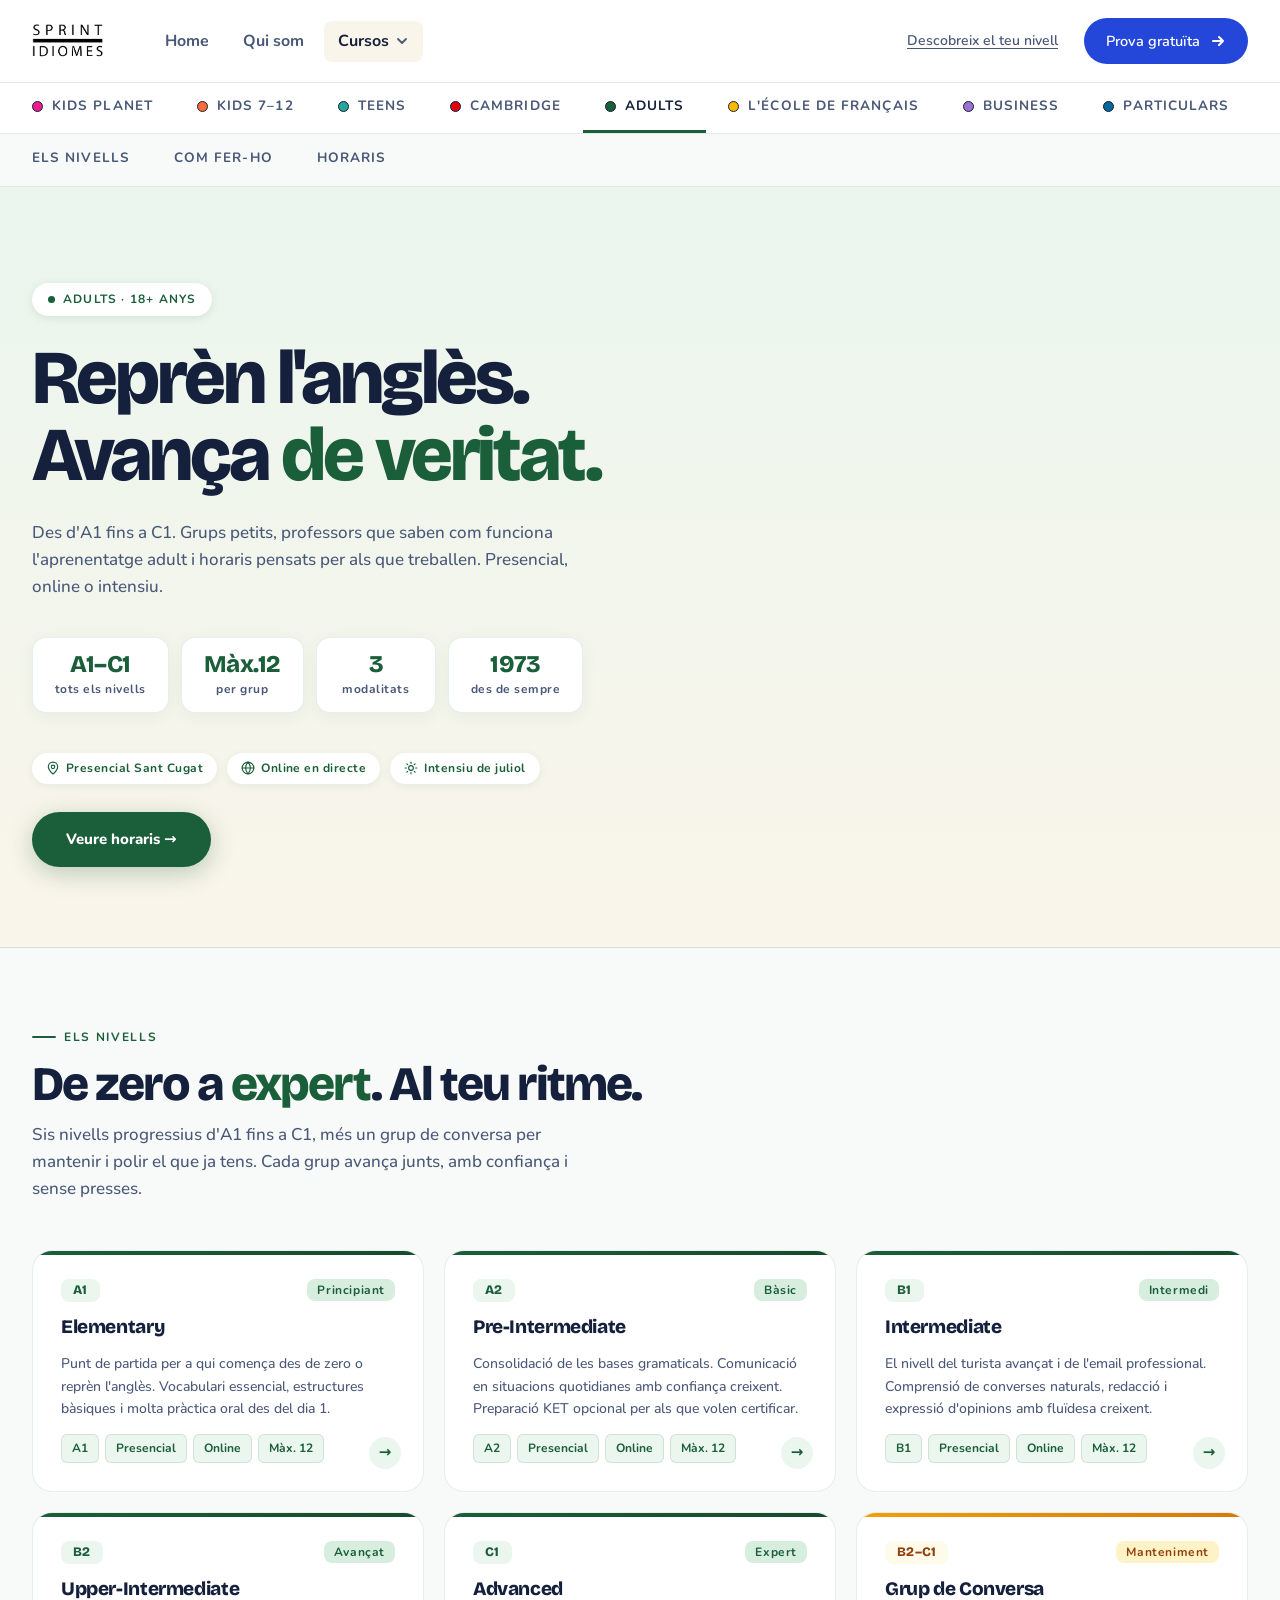
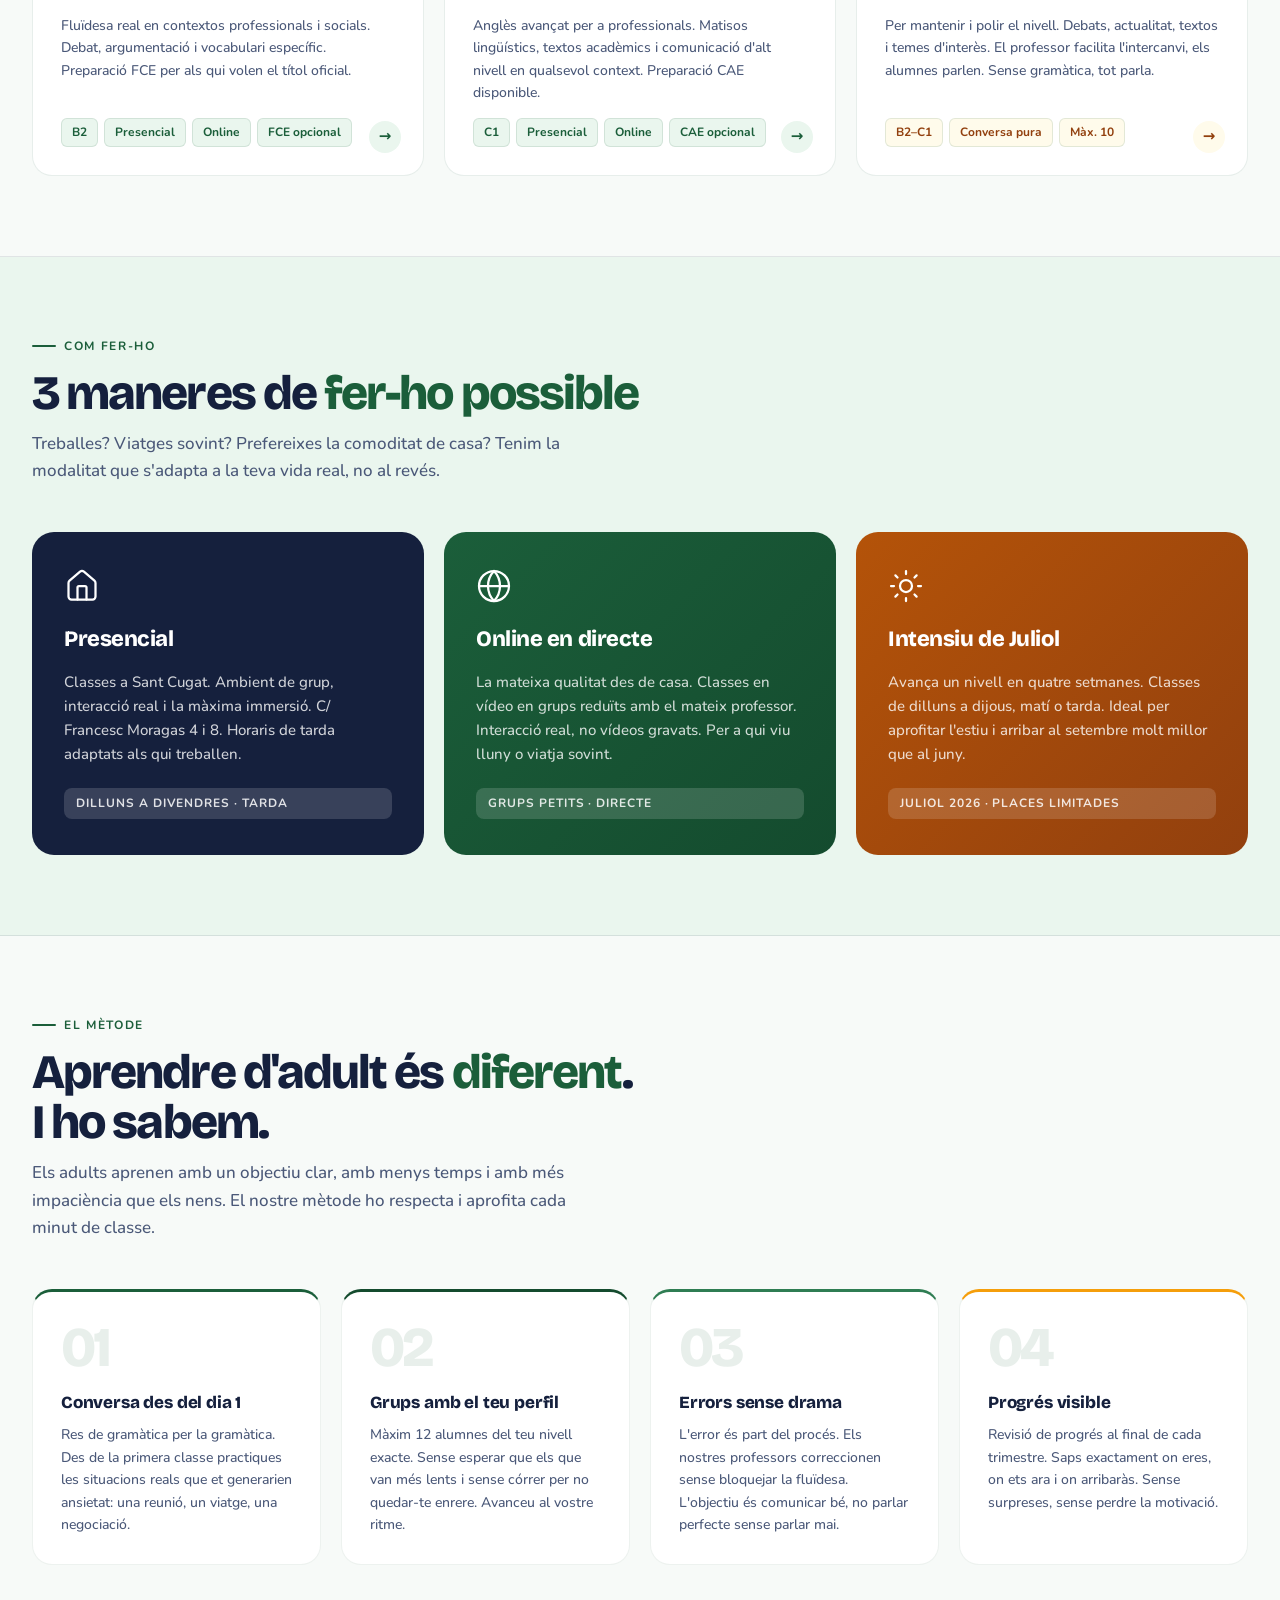
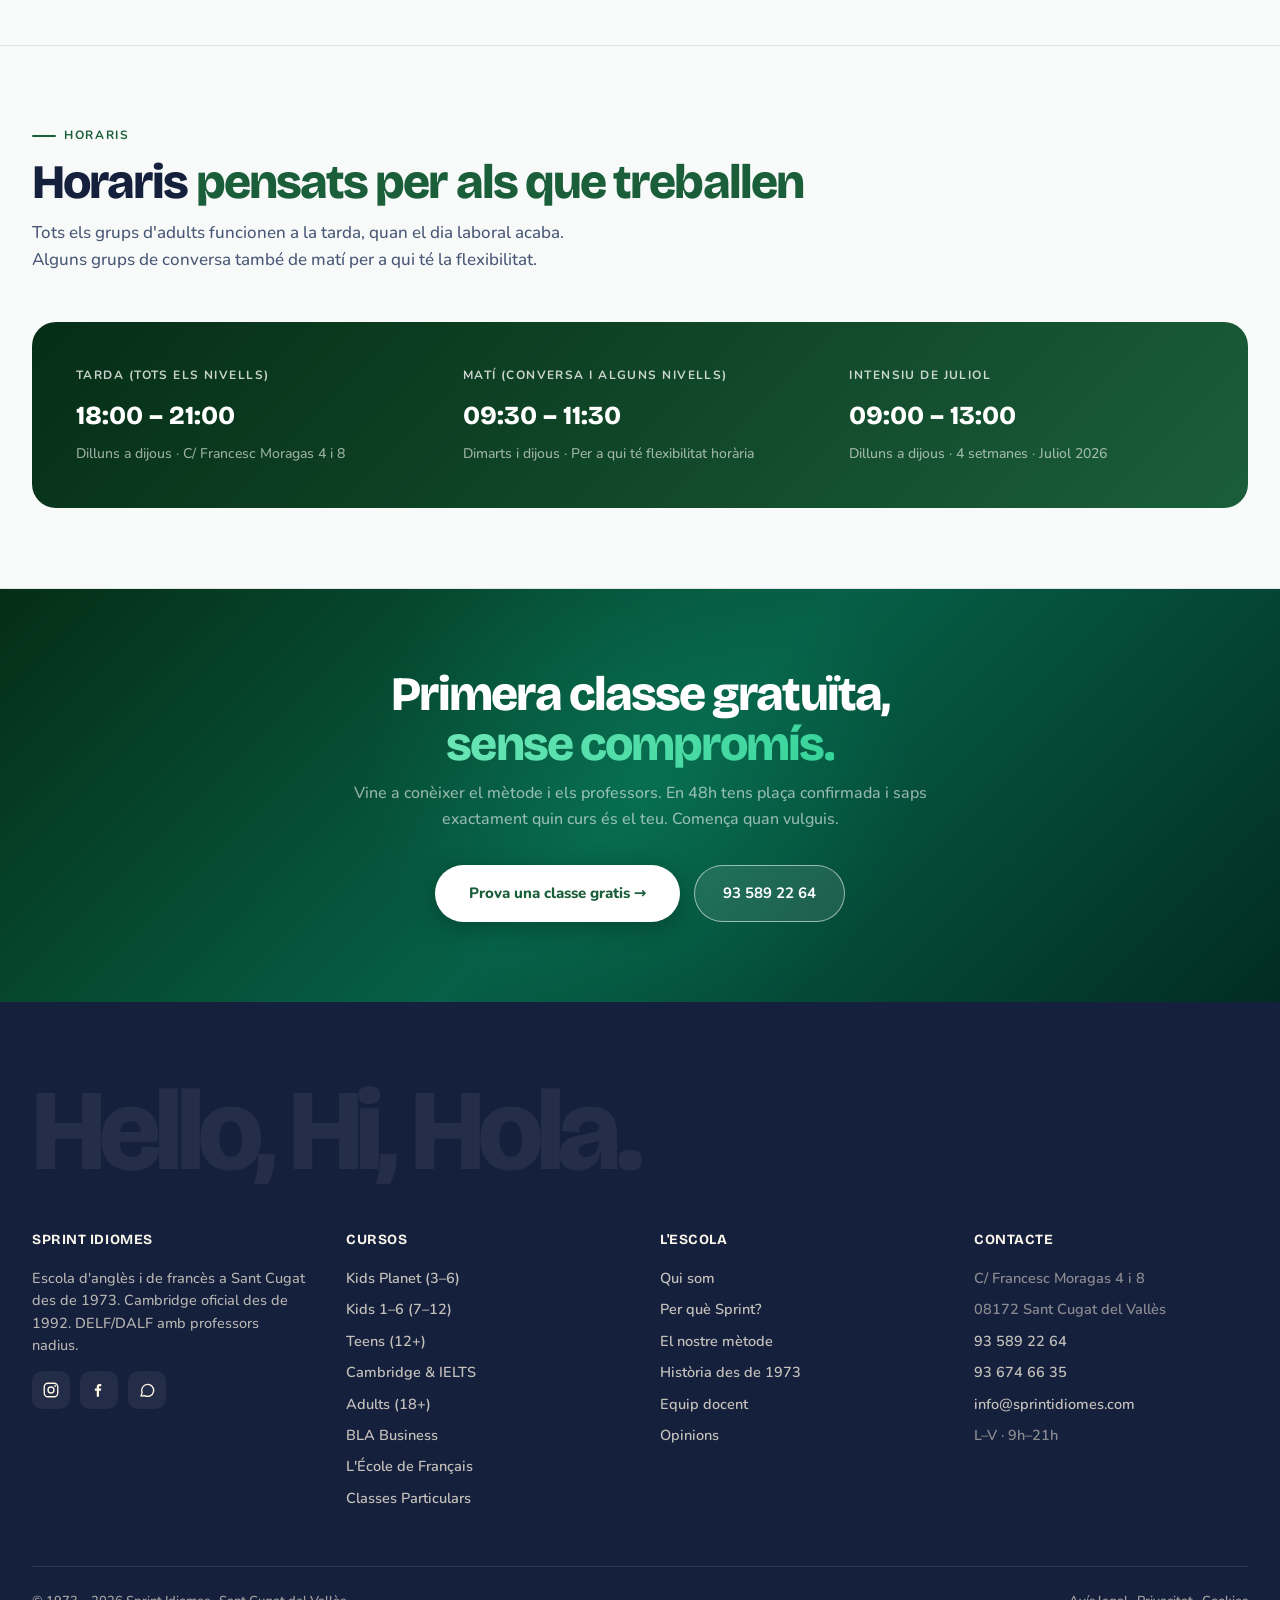
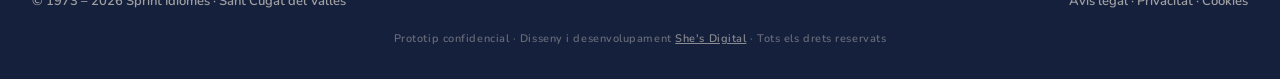
==== commit 4a7d939e: "Corregeix CTA duplicat al nav i jerarquia de títols - "Descobreix el teu nivell" passa de botó groc " ====
--- a/adults.html
+++ b/adults.html
@@ -352,7 +352,7 @@
 </head>
 <body>
 
-<script src="nav.js?v=11"></script>
+<script src="nav.js?v=17"></script>
 
 <!-- =================== HERO =================== -->
 <section class="hero">
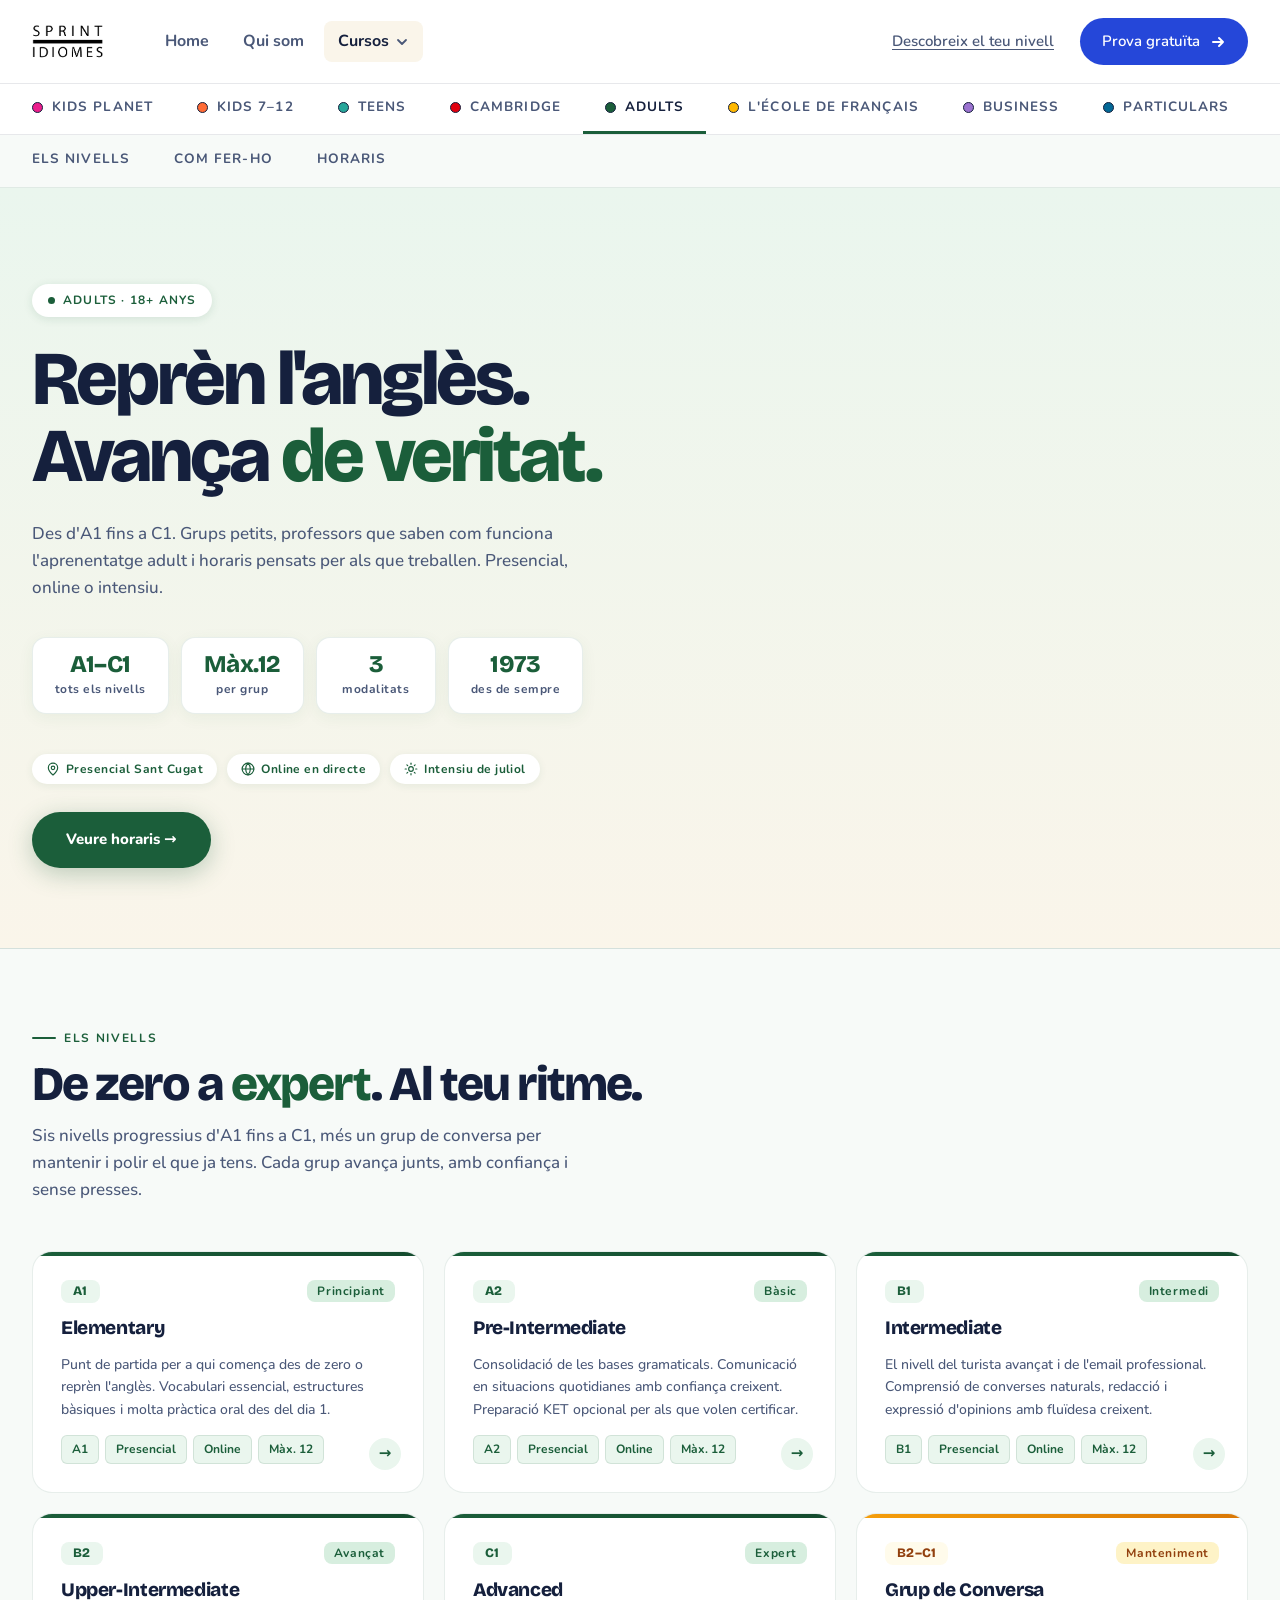
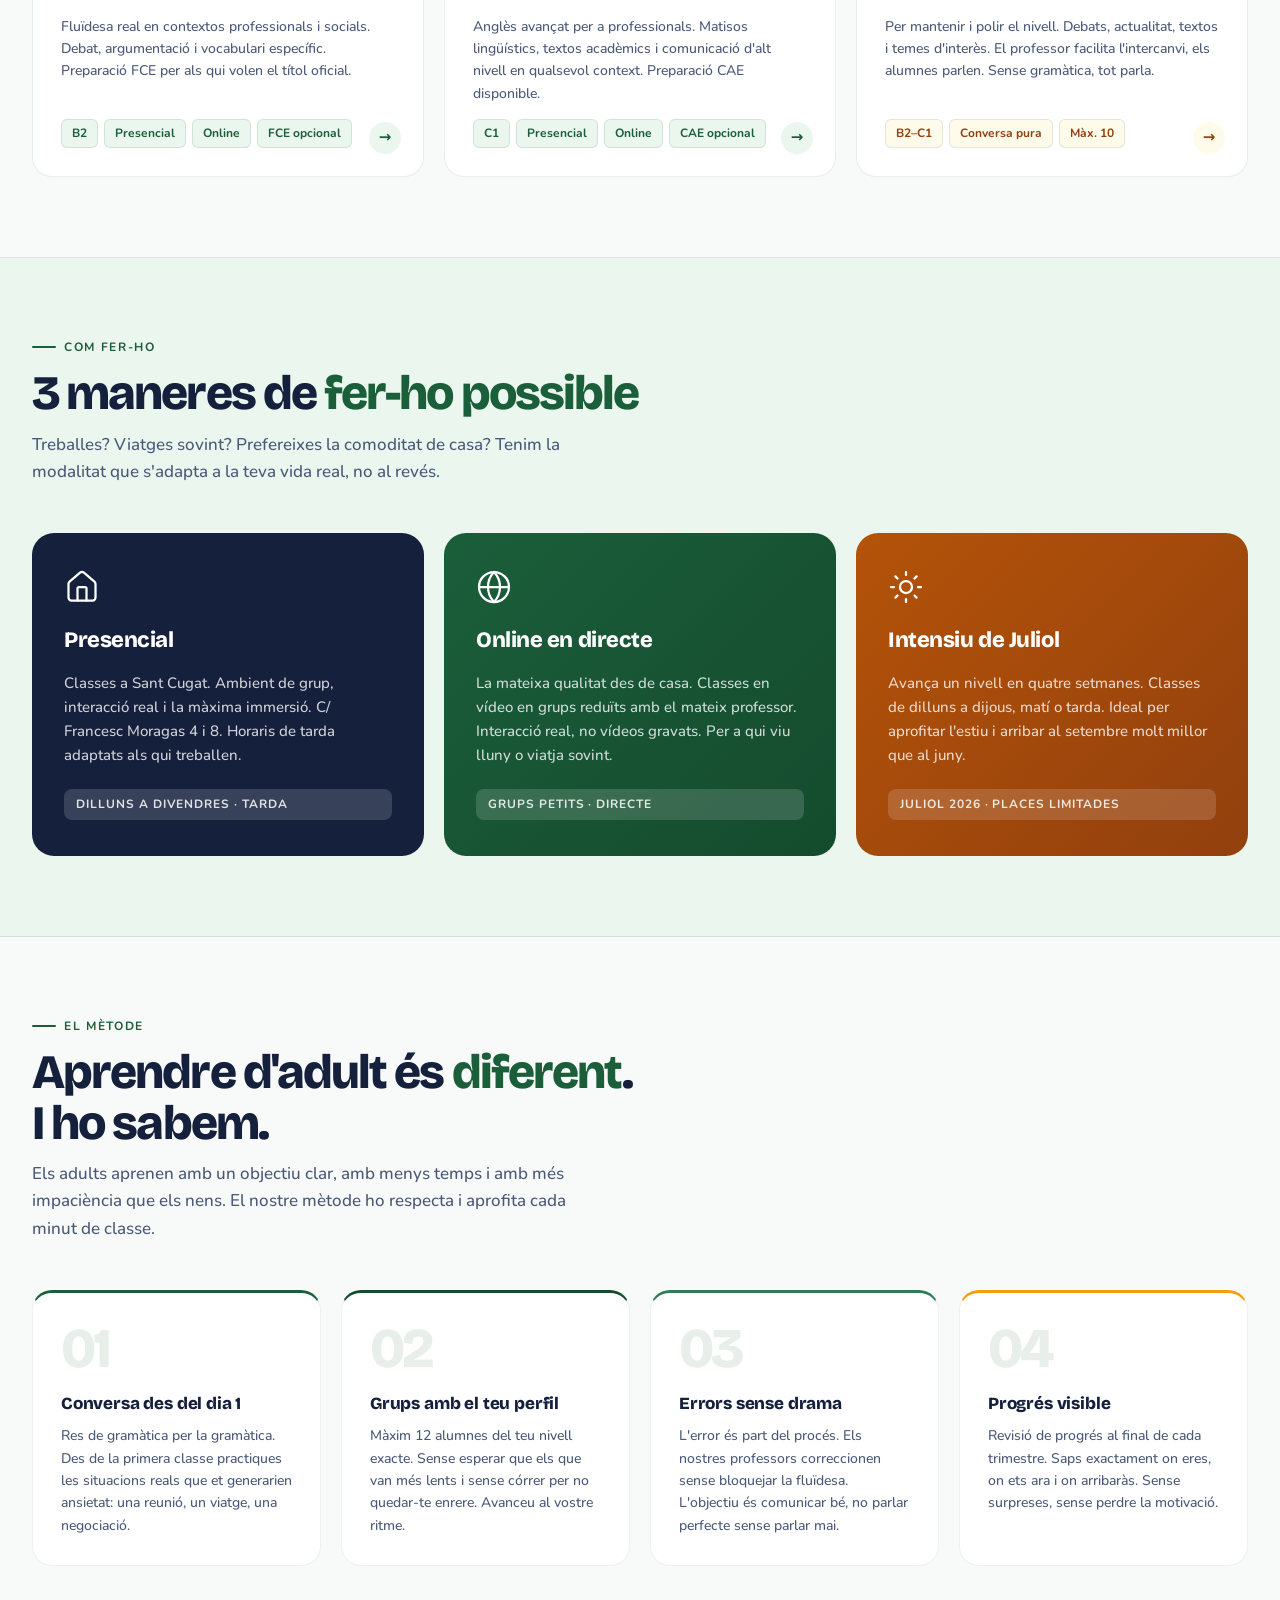
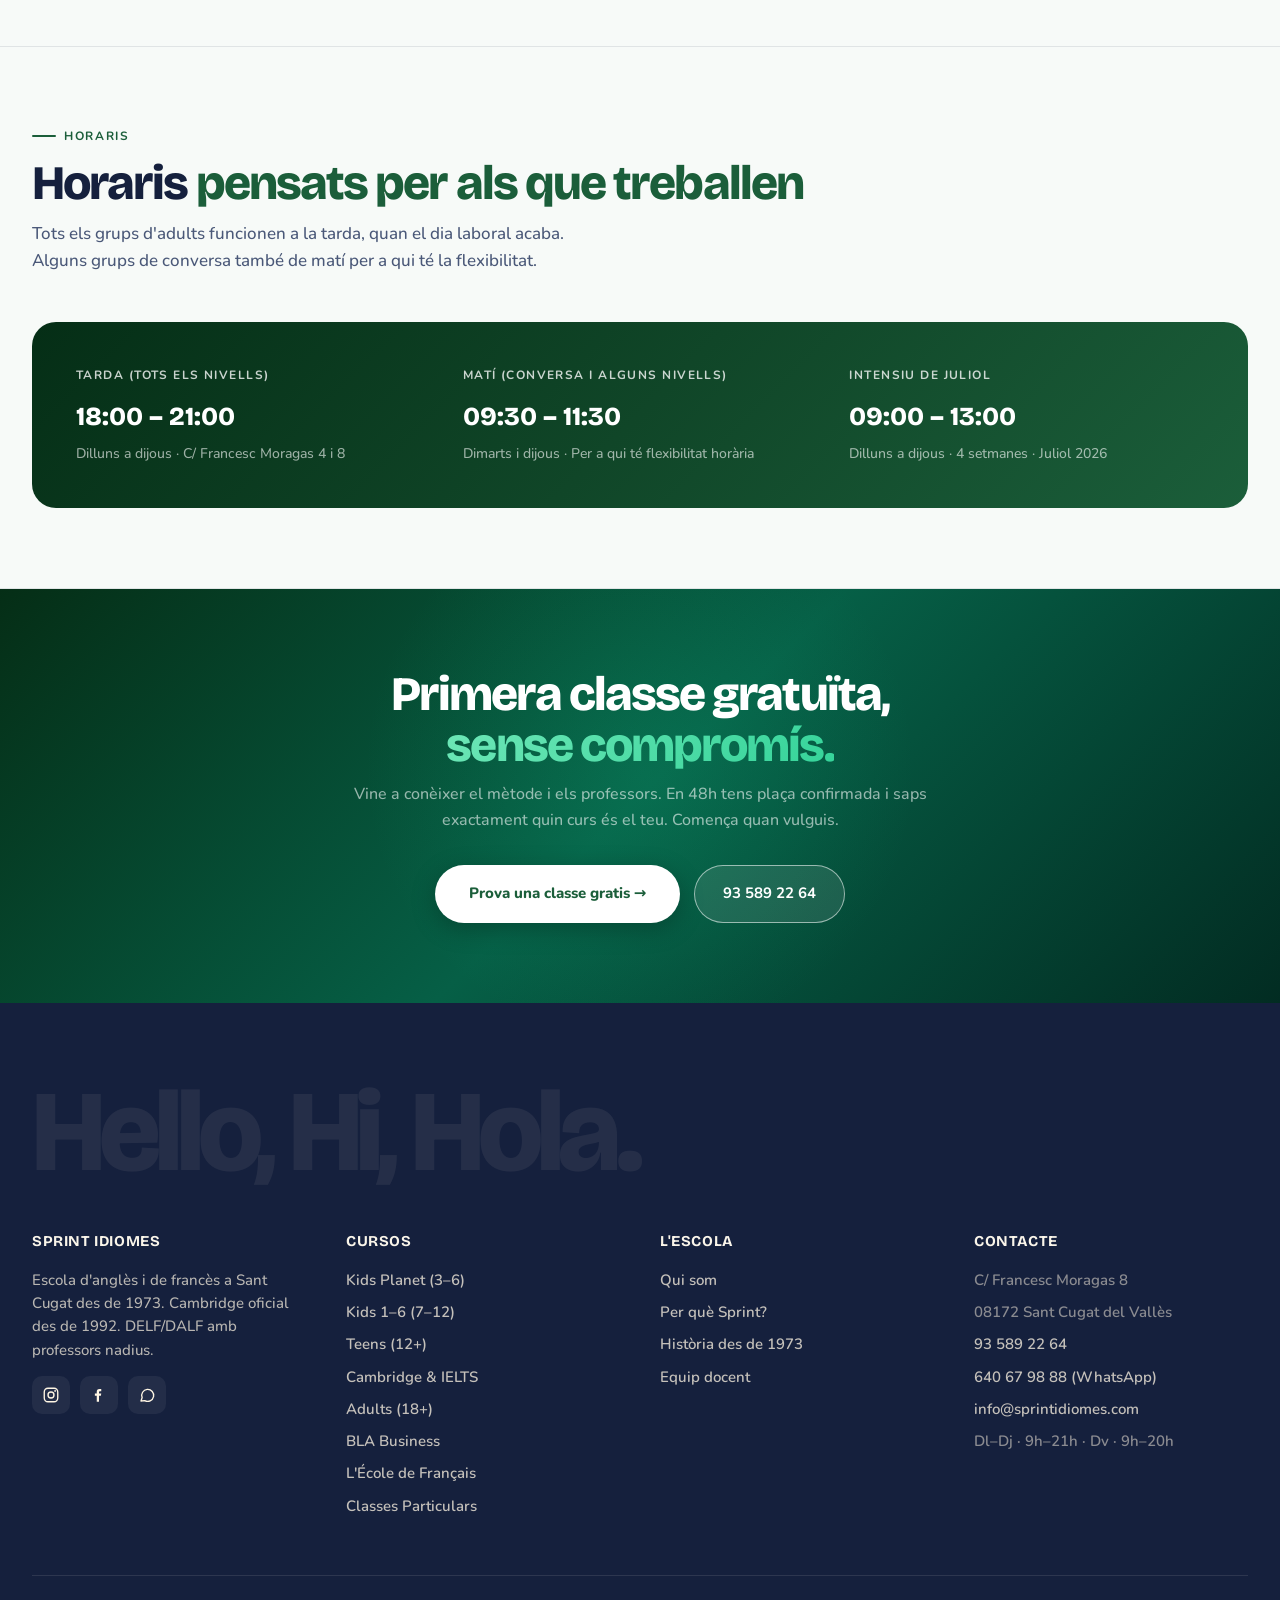
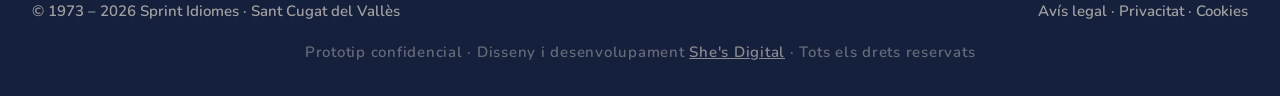
==== commit 672d6007: "Home: cambios pedidos por Sprint Idiomes (octubre) - Portada: nuevo título, subtítulo y botones; tra" ====
--- a/adults.html
+++ b/adults.html
@@ -352,7 +352,7 @@
 </head>
 <body>
 
-<script src="nav.js?v=17"></script>
+<script src="nav.js?v=18"></script>
 
 <!-- =================== HERO =================== -->
 <section class="hero">
